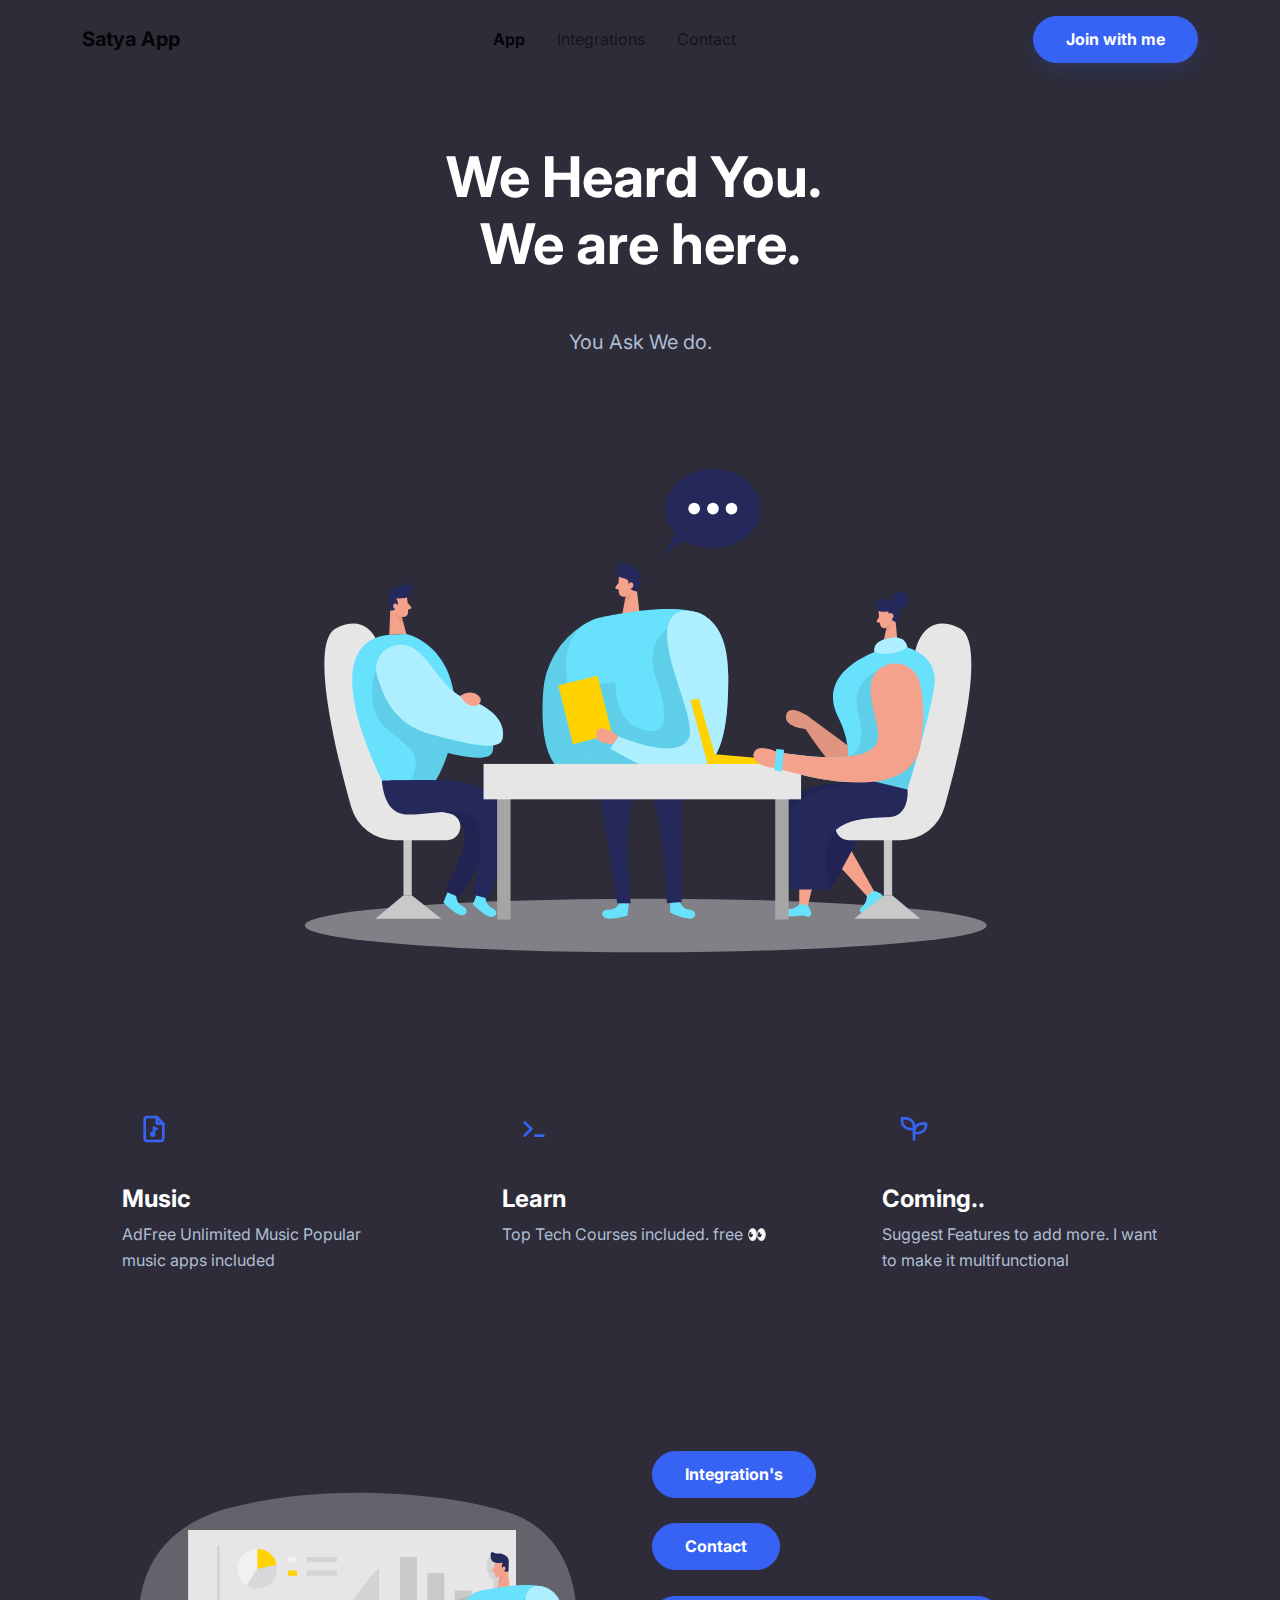
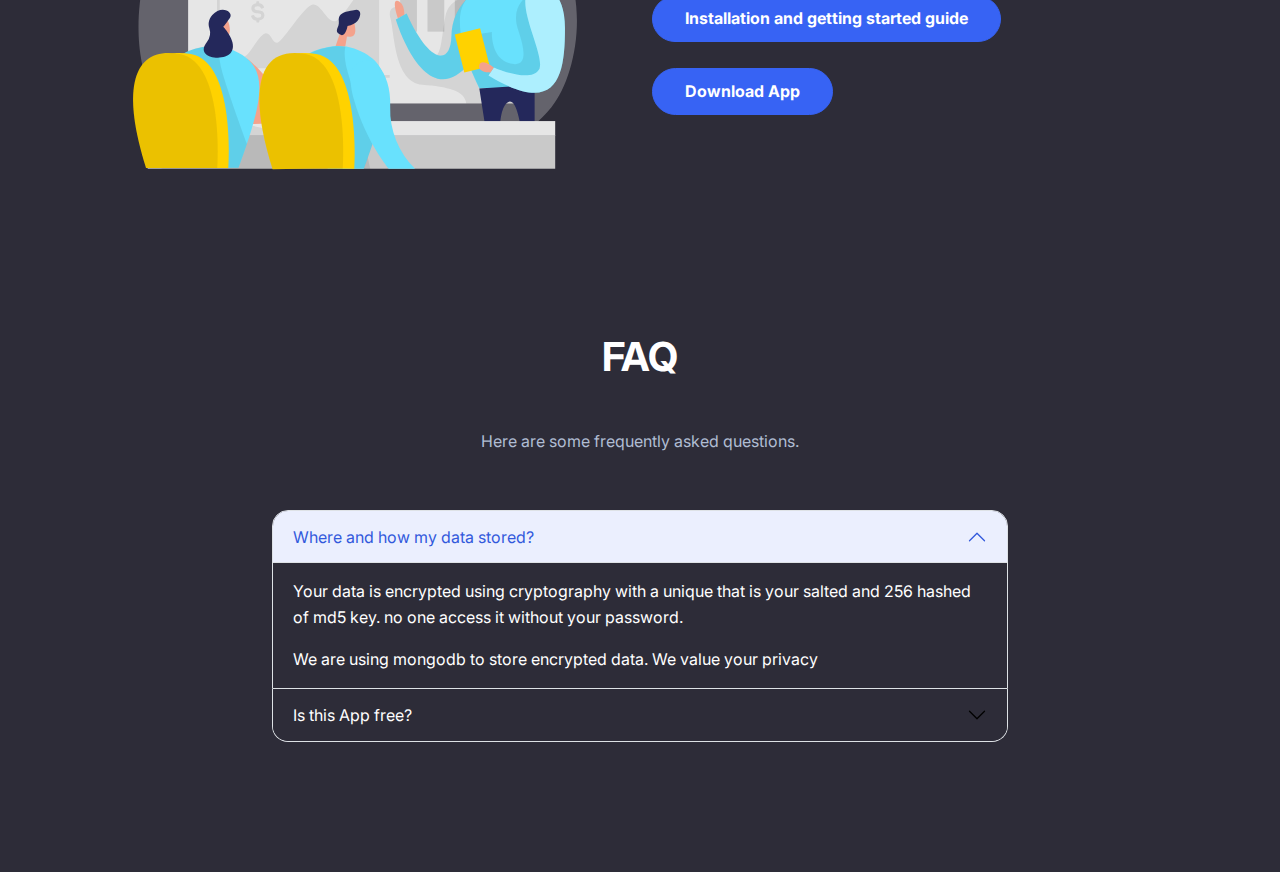
==== index.html @ b702d70c "Update index.html" ====
<!DOCTYPE html>
<html lang="en">
  <head>
    <!-- Primary Meta Tags -->
<title>Satya APP - All Your Needs at a place.</title>
<meta name="title" content="Satya APP - All Your Needs at a place.">
<meta name="description" content="Satya is a multi-functional app, keeps all your needs at a place which includes free music and all free tech courses and adding more features based on user needs.">

<!-- Open Graph / Facebook -->
<meta property="og:type" content="website">
<meta property="og:url" content="https://app.satyendra.in/">
<meta property="og:title" content="Satya APP - All Your Needs at a place.">
<meta property="og:description" content="Satya is a multi-functional app, keeps all your needs at a place which includes free music and all free tech courses and adding more features based on user needs.">
<meta property="og:image" content="">

<!-- Twitter -->
<meta property="twitter:card" content="summary_large_image">
<meta property="twitter:url" content="https://app.satyendra.in/">
<meta property="twitter:title" content="Satya APP - All Your Needs at a place.">
<meta property="twitter:description" content="Satya is a multi-functional app, keeps all your needs at a place which includes free music and all free tech courses and adding more features based on user needs.">
<meta property="twitter:image" content="">
    <meta name="title" content="Satya app - A multi-functional app, keeps all your needs at a place. ">
<meta name="description" content="Satya is a multi-functional app, keeps all your needs at a place which includes free music and all free tech courses and adding more features based on user needs.">
<meta name="keywords" content="Satya, App, Satyendra, Music, Free, Courses, No ads, All tools, IIIT, Kota, Team, ">
<meta name="robots" content="index, follow">
<meta http-equiv="Content-Type" content="text/html; charset=utf-8">
<meta name="language" content="English">
<meta name="revisit-after" content="15 days">
<meta name="author" content="Satyendra (www.satyendra.in)">
    <meta charset="utf-8" />
    <meta
      name="viewport"
      content="width=device-width, initial-scale=1.0, shrink-to-fit=no"
    />
    <title>Satya APP - All Your Needs at a place.</title>
    <link rel="stylesheet" href="assets/bootstrap/css/bootstrap.min.css" />
    <link rel="stylesheet" href="assets/css/styles.min.css" />
  </head>

  <body>
    <nav
      class="navbar navbar-light navbar-expand-md fixed-top navbar-shrink py-3"
      id="mainNav"
    >
      <div class="container">
        <a class="navbar-brand d-flex align-items-center" href="/"
          ><span>Satya App</span></a
        ><button
          data-bs-toggle="collapse"
          class="navbar-toggler"
          data-bs-target="#navcol-1"
        >
          <span class="visually-hidden">Toggle navigation</span
          ><span class="navbar-toggler-icon"></span>
        </button>
        <div class="collapse navbar-collapse" id="navcol-1">
          <ul class="navbar-nav mx-auto">
            <li class="nav-item">
              <a class="nav-link active" href="index.html">App</a>
            </li>
            <li class="nav-item"></li>
            <li class="nav-item">
              <a class="nav-link" href="integrations.html">Integrations</a>
            </li>
            <li class="nav-item"></li>
            <li class="nav-item">
              <a class="nav-link" href="contacts.html">Contact</a>
            </li>
          </ul>
          <a class="btn btn-primary shadow" role="button" href="join"
            >Join with me</a
          >
        </div>
      </div>
    </nav>
    <header class="pt-5">
      <div class="container pt-4 pt-xl-5">
        <div class="row pt-5">
          <div class="col-md-8 text-center text-md-start mx-auto">
            <div class="text-center">
              <h1 class="display-4 fw-bold mb-5">
                We Heard You.&nbsp;</br><span class="underline">We are here</span>.
              </h1>
              <p class="fs-5 text-muted mb-5">You Ask We do.</p>
            </div>
          </div>
          <div class="col-12 col-lg-10 mx-auto">
            <div class="text-center position-relative">
              <img
                class="img-fluid"
                src="assets/img/illustrations/meeting.svg"
                style="width: 800px"
              />
            </div>
          </div>
        </div>
      </div>
    </header>
    <section>
      <div class="container py-4 py-xl-5">
        <div class="row gy-4 row-cols-1 row-cols-md-2 row-cols-lg-3">
          <div class="col">
            <div
              class="card border-light border-1 d-flex justify-content-center p-4"
            >
              <div class="card-body">
                <div
                  class="bs-icon-lg bs-icon-rounded bs-icon-secondary d-flex flex-shrink-0 justify-content-center align-items-center d-inline-block mb-4 bs-icon"
                >
                  <svg
                    xmlns="http://www.w3.org/2000/svg"
                    width="1em"
                    height="1em"
                    viewBox="0 0 24 24"
                    stroke-width="2"
                    stroke="currentColor"
                    fill="none"
                    stroke-linecap="round"
                    stroke-linejoin="round"
                    class="icon icon-tabler icon-tabler-file-music"
                  >
                    <path stroke="none" d="M0 0h24v24H0z" fill="none"></path>
                    <path d="M14 3v4a1 1 0 0 0 1 1h4"></path>
                    <path
                      d="M17 21h-10a2 2 0 0 1 -2 -2v-14a2 2 0 0 1 2 -2h7l5 5v11a2 2 0 0 1 -2 2z"
                    ></path>
                    <circle cx="11" cy="16" r="1"></circle>
                    <polyline points="12 16 12 11 14 12"></polyline>
                  </svg>
                </div>
                <div>
                  <h4 class="fw-bold">Music</h4>
                  <p class="text-muted">
                    AdFree Unlimited Music Popular music apps included
                  </p>
                </div>
              </div>
            </div>
          </div>
          <div class="col">
            <div
              class="card border-light border-1 d-flex justify-content-center p-4"
            >
              <div class="card-body">
                <div
                  class="bs-icon-lg bs-icon-rounded bs-icon-secondary d-flex flex-shrink-0 justify-content-center align-items-center d-inline-block mb-4 bs-icon"
                >
                  <svg
                    xmlns="http://www.w3.org/2000/svg"
                    width="1em"
                    height="1em"
                    viewBox="0 0 24 24"
                    stroke-width="2"
                    stroke="currentColor"
                    fill="none"
                    stroke-linecap="round"
                    stroke-linejoin="round"
                    class="icon icon-tabler icon-tabler-prompt"
                  >
                    <path stroke="none" d="M0 0h24v24H0z" fill="none"></path>
                    <polyline points="5 7 10 12 5 17"></polyline>
                    <line x1="13" y1="17" x2="19" y2="17"></line>
                  </svg>
                </div>
                <div>
                  <h4 class="fw-bold">Learn</h4>
                  <p class="text-muted">
                    Top Tech Courses included. free 👀&nbsp;
                  </p>
                </div>
              </div>
            </div>
          </div>
          <div class="col">
            <div
              class="card border-light border-1 d-flex justify-content-center p-4"
            >
              <div class="card-body">
                <div
                  class="bs-icon-lg bs-icon-rounded bs-icon-secondary d-flex flex-shrink-0 justify-content-center align-items-center d-inline-block mb-4 bs-icon"
                >
                  <svg
                    xmlns="http://www.w3.org/2000/svg"
                    width="1em"
                    height="1em"
                    viewBox="0 0 24 24"
                    stroke-width="2"
                    stroke="currentColor"
                    fill="none"
                    stroke-linecap="round"
                    stroke-linejoin="round"
                    class="icon icon-tabler icon-tabler-seeding"
                  >
                    <path stroke="none" d="M0 0h24v24H0z" fill="none"></path>
                    <path
                      d="M12 10a6 6 0 0 0 -6 -6h-3v2a6 6 0 0 0 6 6h3"
                    ></path>
                    <path
                      d="M12 14a6 6 0 0 1 6 -6h3v1a6 6 0 0 1 -6 6h-3"
                    ></path>
                    <line x1="12" y1="20" x2="12" y2="10"></line>
                  </svg>
                </div>
                <div>
                  <h4 class="fw-bold">Coming..</h4>
                  <p class="text-muted">
                    Suggest Features to add more. I want to make it
                    multifunctional&nbsp;
                  </p>
                </div>
              </div>
            </div>
          </div>
        </div>
      </div>
    </section>
    <section></section>
    <section>
      <div class="container py-4 py-xl-5">
        <div class="row gy-4 gy-md-0">
          <div
            class="col-md-6 text-center text-md-start d-flex d-sm-flex d-md-flex justify-content-center align-items-center justify-content-md-start align-items-md-center justify-content-xl-center"
          >
            <div>
              <img
                class="rounded img-fluid fit-cover"
                style="min-height: 300px"
                src="assets/img/illustrations/presentation.svg"
                width="800"
              />
            </div>
          </div>
          <div class="col">
            <div style="max-width: 450px"></div>
          </br>
            <div style="max-width: 450px">
              <button class="btn btn-primary" type="button" onclick="window.location.href='integrations.html'">
                Integration's
              </button>
            </div></br>
            <div style="max-width: 450px" onclick="window.location.href='contacts.html'">
              <button class="btn btn-primary" type="button" >Contact</button>
            </div></br>
            <div style="max-width: 450px">
              <button class="btn btn-primary" type="button" onclick="window.location.href='https://blog.satyendra.in'">
                Installation and getting started guide
              </button>
            </div></br>
            <div style="max-width: 450px">
              <button class="btn btn-primary" type="button" onclick="window.location.href='https://app.satyendra.in/latest'">
                Download App
              </button>
            </div></br>
          </div>
        </div>
      </div>
    </section>
    <section class="py-4 py-xl-5 mb-5">
      <div class="container">
        <div class="row mb-2">
          <div class="col-md-8 col-xl-6 text-center mx-auto">
            <h2 class="display-6 fw-bold mb-5">
              <span class="pb-3 underline">FAQ<br /></span>
            </h2>
            <p class="text-muted mb-5">
              Here are some frequently asked questions.
            </p>
          </div>
        </div>
        <div class="row mb-2">
          <div class="col-md-8 mx-auto">
            <div class="accordion text-muted" role="tablist" id="accordion-1">
              <div class="accordion-item">
                <h2 class="accordion-header" role="tab">
                  <button
                    class="accordion-button"
                    type="button"
                    data-bs-toggle="collapse"
                    data-bs-target="#accordion-1 .item-1"
                    aria-expanded="true"
                    aria-controls="accordion-1 .item-1"
                  >
                    Where and how my data stored?
                  </button>
                </h2>
                <div
                  class="accordion-collapse collapse show item-1"
                  role="tabpanel"
                  data-bs-parent="#accordion-1"
                >
                  <div class="accordion-body">
                    <p>
                      Your data is encrypted using cryptography with a unique
                      that is your salted and 256 hashed of md5 key. no one
                      access it without your password.
                    </p>
                    <p class="mb-0">
                      We are using mongodb to store encrypted data. We value
                      your privacy
                    </p>
                  </div>
                </div>
              </div>
              <div class="accordion-item">
                <h2 class="accordion-header" role="tab">
                  <button
                    class="accordion-button collapsed"
                    type="button"
                    data-bs-toggle="collapse"
                    data-bs-target="#accordion-1 .item-2"
                    aria-expanded="false"
                    aria-controls="accordion-1 .item-2"
                  >
                    Is this App free?
                  </button>
                </h2>
                <div
                  class="accordion-collapse collapse item-2"
                  role="tabpanel"
                  data-bs-parent="#accordion-1"
                >
                  <div class="accordion-body">
                    <p class="mb-0">
                     Yes its completely free.
                     but donations accepted.
                    </p>
                  </div>
                </div>
              </div>
            </div>
          </div>
        </div>
      </div>
      <div class="btn-group" role="group"></div>
    </section>
    <footer></footer>
    <script src="assets/bootstrap/js/bootstrap.min.js"></script>
    <script src="assets/js/script.min.js"></script>
  </body>
</html>
---- assets/css/styles.min.css ----
@font-face{font-family:Raleway;src:url(../../assets/fonts//s/raleway/v28/1Ptsg8zYS_SKggPNyCg4QIFqPfE.woff2) format('woff2');font-weight:300;font-style:italic;font-display:swap;unicode-range:U+0460-052F,U+1C80-1C88,U+20B4,U+2DE0-2DFF,U+A640-A69F,U+FE2E-FE2F}@font-face{font-family:Raleway;src:url(../../assets/fonts//s/raleway/v28/1Ptsg8zYS_SKggPNyCg4SYFqPfE.woff2) format('woff2');font-weight:300;font-style:italic;font-display:swap;unicode-range:U+0301,U+0400-045F,U+0490-0491,U+04B0-04B1,U+2116}@font-face{font-family:Raleway;src:url(../../assets/fonts//s/raleway/v28/1Ptsg8zYS_SKggPNyCg4QoFqPfE.woff2) format('woff2');font-weight:300;font-style:italic;font-display:swap;unicode-range:U+0102-0103,U+0110-0111,U+0128-0129,U+0168-0169,U+01A0-01A1,U+01AF-01B0,U+1EA0-1EF9,U+20AB}@font-face{font-family:Raleway;src:url(../../assets/fonts//s/raleway/v28/1Ptsg8zYS_SKggPNyCg4Q4FqPfE.woff2) format('woff2');font-weight:300;font-style:italic;font-display:swap;unicode-range:U+0100-024F,U+0259,U+1E00-1EFF,U+2020,U+20A0-20AB,U+20AD-20CF,U+2113,U+2C60-2C7F,U+A720-A7FF}@font-face{font-family:Raleway;src:url(../../assets/fonts//s/raleway/v28/1Ptsg8zYS_SKggPNyCg4TYFq.woff2) format('woff2');font-weight:300;font-style:italic;font-display:swap;unicode-range:U+0000-00FF,U+0131,U+0152-0153,U+02BB-02BC,U+02C6,U+02DA,U+02DC,U+2000-206F,U+2074,U+20AC,U+2122,U+2191,U+2193,U+2212,U+2215,U+FEFF,U+FFFD}@font-face{font-family:Raleway;src:url(../../assets/fonts//s/raleway/v28/1Ptsg8zYS_SKggPNyCg4QIFqPfE.woff2) format('woff2');font-weight:400;font-style:italic;font-display:swap;unicode-range:U+0460-052F,U+1C80-1C88,U+20B4,U+2DE0-2DFF,U+A640-A69F,U+FE2E-FE2F}@font-face{font-family:Raleway;src:url(../../assets/fonts//s/raleway/v28/1Ptsg8zYS_SKggPNyCg4SYFqPfE.woff2) format('woff2');font-weight:400;font-style:italic;font-display:swap;unicode-range:U+0301,U+0400-045F,U+0490-0491,U+04B0-04B1,U+2116}@font-face{font-family:Raleway;src:url(../../assets/fonts//s/raleway/v28/1Ptsg8zYS_SKggPNyCg4QoFqPfE.woff2) format('woff2');font-weight:400;font-style:italic;font-display:swap;unicode-range:U+0102-0103,U+0110-0111,U+0128-0129,U+0168-0169,U+01A0-01A1,U+01AF-01B0,U+1EA0-1EF9,U+20AB}@font-face{font-family:Raleway;src:url(../../assets/fonts//s/raleway/v28/1Ptsg8zYS_SKggPNyCg4Q4FqPfE.woff2) format('woff2');font-weight:400;font-style:italic;font-display:swap;unicode-range:U+0100-024F,U+0259,U+1E00-1EFF,U+2020,U+20A0-20AB,U+20AD-20CF,U+2113,U+2C60-2C7F,U+A720-A7FF}@font-face{font-family:Raleway;src:url(../../assets/fonts//s/raleway/v28/1Ptsg8zYS_SKggPNyCg4TYFq.woff2) format('woff2');font-weight:400;font-style:italic;font-display:swap;unicode-range:U+0000-00FF,U+0131,U+0152-0153,U+02BB-02BC,U+02C6,U+02DA,U+02DC,U+2000-206F,U+2074,U+20AC,U+2122,U+2191,U+2193,U+2212,U+2215,U+FEFF,U+FFFD}@font-face{font-family:Raleway;src:url(../../assets/fonts//s/raleway/v28/1Ptsg8zYS_SKggPNyCg4QIFqPfE.woff2) format('woff2');font-weight:600;font-style:italic;font-display:swap;unicode-range:U+0460-052F,U+1C80-1C88,U+20B4,U+2DE0-2DFF,U+A640-A69F,U+FE2E-FE2F}@font-face{font-family:Raleway;src:url(../../assets/fonts//s/raleway/v28/1Ptsg8zYS_SKggPNyCg4SYFqPfE.woff2) format('woff2');font-weight:600;font-style:italic;font-display:swap;unicode-range:U+0301,U+0400-045F,U+0490-0491,U+04B0-04B1,U+2116}@font-face{font-family:Raleway;src:url(../../assets/fonts//s/raleway/v28/1Ptsg8zYS_SKggPNyCg4QoFqPfE.woff2) format('woff2');font-weight:600;font-style:italic;font-display:swap;unicode-range:U+0102-0103,U+0110-0111,U+0128-0129,U+0168-0169,U+01A0-01A1,U+01AF-01B0,U+1EA0-1EF9,U+20AB}@font-face{font-family:Raleway;src:url(../../assets/fonts//s/raleway/v28/1Ptsg8zYS_SKggPNyCg4Q4FqPfE.woff2) format('woff2');font-weight:600;font-style:italic;font-display:swap;unicode-range:U+0100-024F,U+0259,U+1E00-1EFF,U+2020,U+20A0-20AB,U+20AD-20CF,U+2113,U+2C60-2C7F,U+A720-A7FF}@font-face{font-family:Raleway;src:url(../../assets/fonts//s/raleway/v28/1Ptsg8zYS_SKggPNyCg4TYFq.woff2) format('woff2');font-weight:600;font-style:italic;font-display:swap;unicode-range:U+0000-00FF,U+0131,U+0152-0153,U+02BB-02BC,U+02C6,U+02DA,U+02DC,U+2000-206F,U+2074,U+20AC,U+2122,U+2191,U+2193,U+2212,U+2215,U+FEFF,U+FFFD}@font-face{font-family:Raleway;src:url(../../assets/fonts//s/raleway/v28/1Ptsg8zYS_SKggPNyCg4QIFqPfE.woff2) format('woff2');font-weight:700;font-style:italic;font-display:swap;unicode-range:U+0460-052F,U+1C80-1C88,U+20B4,U+2DE0-2DFF,U+A640-A69F,U+FE2E-FE2F}@font-face{font-family:Raleway;src:url(../../assets/fonts//s/raleway/v28/1Ptsg8zYS_SKggPNyCg4SYFqPfE.woff2) format('woff2');font-weight:700;font-style:italic;font-display:swap;unicode-range:U+0301,U+0400-045F,U+0490-0491,U+04B0-04B1,U+2116}@font-face{font-family:Raleway;src:url(../../assets/fonts//s/raleway/v28/1Ptsg8zYS_SKggPNyCg4QoFqPfE.woff2) format('woff2');font-weight:700;font-style:italic;font-display:swap;unicode-range:U+0102-0103,U+0110-0111,U+0128-0129,U+0168-0169,U+01A0-01A1,U+01AF-01B0,U+1EA0-1EF9,U+20AB}@font-face{font-family:Raleway;src:url(../../assets/fonts//s/raleway/v28/1Ptsg8zYS_SKggPNyCg4Q4FqPfE.woff2) format('woff2');font-weight:700;font-style:italic;font-display:swap;unicode-range:U+0100-024F,U+0259,U+1E00-1EFF,U+2020,U+20A0-20AB,U+20AD-20CF,U+2113,U+2C60-2C7F,U+A720-A7FF}@font-face{font-family:Raleway;src:url(../../assets/fonts//s/raleway/v28/1Ptsg8zYS_SKggPNyCg4TYFq.woff2) format('woff2');font-weight:700;font-style:italic;font-display:swap;unicode-range:U+0000-00FF,U+0131,U+0152-0153,U+02BB-02BC,U+02C6,U+02DA,U+02DC,U+2000-206F,U+2074,U+20AC,U+2122,U+2191,U+2193,U+2212,U+2215,U+FEFF,U+FFFD}@font-face{font-family:Raleway;src:url(../../assets/fonts//s/raleway/v28/1Ptsg8zYS_SKggPNyCg4QIFqPfE.woff2) format('woff2');font-weight:800;font-style:italic;font-display:swap;unicode-range:U+0460-052F,U+1C80-1C88,U+20B4,U+2DE0-2DFF,U+A640-A69F,U+FE2E-FE2F}@font-face{font-family:Raleway;src:url(../../assets/fonts//s/raleway/v28/1Ptsg8zYS_SKggPNyCg4SYFqPfE.woff2) format('woff2');font-weight:800;font-style:italic;font-display:swap;unicode-range:U+0301,U+0400-045F,U+0490-0491,U+04B0-04B1,U+2116}@font-face{font-family:Raleway;src:url(../../assets/fonts//s/raleway/v28/1Ptsg8zYS_SKggPNyCg4QoFqPfE.woff2) format('woff2');font-weight:800;font-style:italic;font-display:swap;unicode-range:U+0102-0103,U+0110-0111,U+0128-0129,U+0168-0169,U+01A0-01A1,U+01AF-01B0,U+1EA0-1EF9,U+20AB}@font-face{font-family:Raleway;src:url(../../assets/fonts//s/raleway/v28/1Ptsg8zYS_SKggPNyCg4Q4FqPfE.woff2) format('woff2');font-weight:800;font-style:italic;font-display:swap;unicode-range:U+0100-024F,U+0259,U+1E00-1EFF,U+2020,U+20A0-20AB,U+20AD-20CF,U+2113,U+2C60-2C7F,U+A720-A7FF}@font-face{font-family:Raleway;src:url(../../assets/fonts//s/raleway/v28/1Ptsg8zYS_SKggPNyCg4TYFq.woff2) format('woff2');font-weight:800;font-style:italic;font-display:swap;unicode-range:U+0000-00FF,U+0131,U+0152-0153,U+02BB-02BC,U+02C6,U+02DA,U+02DC,U+2000-206F,U+2074,U+20AC,U+2122,U+2191,U+2193,U+2212,U+2215,U+FEFF,U+FFFD}@font-face{font-family:Raleway;src:url(../../assets/fonts//s/raleway/v28/1Ptug8zYS_SKggPNyCAIT5lu.woff2) format('woff2');font-weight:300;font-style:normal;font-display:swap;unicode-range:U+0460-052F,U+1C80-1C88,U+20B4,U+2DE0-2DFF,U+A640-A69F,U+FE2E-FE2F}@font-face{font-family:Raleway;src:url(../../assets/fonts//s/raleway/v28/1Ptug8zYS_SKggPNyCkIT5lu.woff2) format('woff2');font-weight:300;font-style:normal;font-display:swap;unicode-range:U+0301,U+0400-045F,U+0490-0491,U+04B0-04B1,U+2116}@font-face{font-family:Raleway;src:url(../../assets/fonts//s/raleway/v28/1Ptug8zYS_SKggPNyCIIT5lu.woff2) format('woff2');font-weight:300;font-style:normal;font-display:swap;unicode-range:U+0102-0103,U+0110-0111,U+0128-0129,U+0168-0169,U+01A0-01A1,U+01AF-01B0,U+1EA0-1EF9,U+20AB}@font-face{font-family:Raleway;src:url(../../assets/fonts//s/raleway/v28/1Ptug8zYS_SKggPNyCMIT5lu.woff2) format('woff2');font-weight:300;font-style:normal;font-display:swap;unicode-range:U+0100-024F,U+0259,U+1E00-1EFF,U+2020,U+20A0-20AB,U+20AD-20CF,U+2113,U+2C60-2C7F,U+A720-A7FF}@font-face{font-family:Raleway;src:url(../../assets/fonts//s/raleway/v28/1Ptug8zYS_SKggPNyC0ITw.woff2) format('woff2');font-weight:300;font-style:normal;font-display:swap;unicode-range:U+0000-00FF,U+0131,U+0152-0153,U+02BB-02BC,U+02C6,U+02DA,U+02DC,U+2000-206F,U+2074,U+20AC,U+2122,U+2191,U+2193,U+2212,U+2215,U+FEFF,U+FFFD}@font-face{font-family:Raleway;src:url(../../assets/fonts//s/raleway/v28/1Ptug8zYS_SKggPNyCAIT5lu.woff2) format('woff2');font-weight:400;font-style:normal;font-display:swap;unicode-range:U+0460-052F,U+1C80-1C88,U+20B4,U+2DE0-2DFF,U+A640-A69F,U+FE2E-FE2F}@font-face{font-family:Raleway;src:url(../../assets/fonts//s/raleway/v28/1Ptug8zYS_SKggPNyCkIT5lu.woff2) format('woff2');font-weight:400;font-style:normal;font-display:swap;unicode-range:U+0301,U+0400-045F,U+0490-0491,U+04B0-04B1,U+2116}@font-face{font-family:Raleway;src:url(../../assets/fonts//s/raleway/v28/1Ptug8zYS_SKggPNyCIIT5lu.woff2) format('woff2');font-weight:400;font-style:normal;font-display:swap;unicode-range:U+0102-0103,U+0110-0111,U+0128-0129,U+0168-0169,U+01A0-01A1,U+01AF-01B0,U+1EA0-1EF9,U+20AB}@font-face{font-family:Raleway;src:url(../../assets/fonts//s/raleway/v28/1Ptug8zYS_SKggPNyCMIT5lu.woff2) format('woff2');font-weight:400;font-style:normal;font-display:swap;unicode-range:U+0100-024F,U+0259,U+1E00-1EFF,U+2020,U+20A0-20AB,U+20AD-20CF,U+2113,U+2C60-2C7F,U+A720-A7FF}@font-face{font-family:Raleway;src:url(../../assets/fonts//s/raleway/v28/1Ptug8zYS_SKggPNyC0ITw.woff2) format('woff2');font-weight:400;font-style:normal;font-display:swap;unicode-range:U+0000-00FF,U+0131,U+0152-0153,U+02BB-02BC,U+02C6,U+02DA,U+02DC,U+2000-206F,U+2074,U+20AC,U+2122,U+2191,U+2193,U+2212,U+2215,U+FEFF,U+FFFD}@font-face{font-family:Raleway;src:url(../../assets/fonts//s/raleway/v28/1Ptug8zYS_SKggPNyCAIT5lu.woff2) format('woff2');font-weight:600;font-style:normal;font-display:swap;unicode-range:U+0460-052F,U+1C80-1C88,U+20B4,U+2DE0-2DFF,U+A640-A69F,U+FE2E-FE2F}@font-face{font-family:Raleway;src:url(../../assets/fonts//s/raleway/v28/1Ptug8zYS_SKggPNyCkIT5lu.woff2) format('woff2');font-weight:600;font-style:normal;font-display:swap;unicode-range:U+0301,U+0400-045F,U+0490-0491,U+04B0-04B1,U+2116}@font-face{font-family:Raleway;src:url(../../assets/fonts//s/raleway/v28/1Ptug8zYS_SKggPNyCIIT5lu.woff2) format('woff2');font-weight:600;font-style:normal;font-display:swap;unicode-range:U+0102-0103,U+0110-0111,U+0128-0129,U+0168-0169,U+01A0-01A1,U+01AF-01B0,U+1EA0-1EF9,U+20AB}@font-face{font-family:Raleway;src:url(../../assets/fonts//s/raleway/v28/1Ptug8zYS_SKggPNyCMIT5lu.woff2) format('woff2');font-weight:600;font-style:normal;font-display:swap;unicode-range:U+0100-024F,U+0259,U+1E00-1EFF,U+2020,U+20A0-20AB,U+20AD-20CF,U+2113,U+2C60-2C7F,U+A720-A7FF}@font-face{font-family:Raleway;src:url(../../assets/fonts//s/raleway/v28/1Ptug8zYS_SKggPNyC0ITw.woff2) format('woff2');font-weight:600;font-style:normal;font-display:swap;unicode-range:U+0000-00FF,U+0131,U+0152-0153,U+02BB-02BC,U+02C6,U+02DA,U+02DC,U+2000-206F,U+2074,U+20AC,U+2122,U+2191,U+2193,U+2212,U+2215,U+FEFF,U+FFFD}@font-face{font-family:Raleway;src:url(../../assets/fonts//s/raleway/v28/1Ptug8zYS_SKggPNyCAIT5lu.woff2) format('woff2');font-weight:700;font-style:normal;font-display:swap;unicode-range:U+0460-052F,U+1C80-1C88,U+20B4,U+2DE0-2DFF,U+A640-A69F,U+FE2E-FE2F}@font-face{font-family:Raleway;src:url(../../assets/fonts//s/raleway/v28/1Ptug8zYS_SKggPNyCkIT5lu.woff2) format('woff2');font-weight:700;font-style:normal;font-display:swap;unicode-range:U+0301,U+0400-045F,U+0490-0491,U+04B0-04B1,U+2116}@font-face{font-family:Raleway;src:url(../../assets/fonts//s/raleway/v28/1Ptug8zYS_SKggPNyCIIT5lu.woff2) format('woff2');font-weight:700;font-style:normal;font-display:swap;unicode-range:U+0102-0103,U+0110-0111,U+0128-0129,U+0168-0169,U+01A0-01A1,U+01AF-01B0,U+1EA0-1EF9,U+20AB}@font-face{font-family:Raleway;src:url(../../assets/fonts//s/raleway/v28/1Ptug8zYS_SKggPNyCMIT5lu.woff2) format('woff2');font-weight:700;font-style:normal;font-display:swap;unicode-range:U+0100-024F,U+0259,U+1E00-1EFF,U+2020,U+20A0-20AB,U+20AD-20CF,U+2113,U+2C60-2C7F,U+A720-A7FF}@font-face{font-family:Raleway;src:url(../../assets/fonts//s/raleway/v28/1Ptug8zYS_SKggPNyC0ITw.woff2) format('woff2');font-weight:700;font-style:normal;font-display:swap;unicode-range:U+0000-00FF,U+0131,U+0152-0153,U+02BB-02BC,U+02C6,U+02DA,U+02DC,U+2000-206F,U+2074,U+20AC,U+2122,U+2191,U+2193,U+2212,U+2215,U+FEFF,U+FFFD}@font-face{font-family:Raleway;src:url(../../assets/fonts//s/raleway/v28/1Ptug8zYS_SKggPNyCAIT5lu.woff2) format('woff2');font-weight:800;font-style:normal;font-display:swap;unicode-range:U+0460-052F,U+1C80-1C88,U+20B4,U+2DE0-2DFF,U+A640-A69F,U+FE2E-FE2F}@font-face{font-family:Raleway;src:url(../../assets/fonts//s/raleway/v28/1Ptug8zYS_SKggPNyCkIT5lu.woff2) format('woff2');font-weight:800;font-style:normal;font-display:swap;unicode-range:U+0301,U+0400-045F,U+0490-0491,U+04B0-04B1,U+2116}@font-face{font-family:Raleway;src:url(../../assets/fonts//s/raleway/v28/1Ptug8zYS_SKggPNyCIIT5lu.woff2) format('woff2');font-weight:800;font-style:normal;font-display:swap;unicode-range:U+0102-0103,U+0110-0111,U+0128-0129,U+0168-0169,U+01A0-01A1,U+01AF-01B0,U+1EA0-1EF9,U+20AB}@font-face{font-family:Raleway;src:url(../../assets/fonts//s/raleway/v28/1Ptug8zYS_SKggPNyCMIT5lu.woff2) format('woff2');font-weight:800;font-style:normal;font-display:swap;unicode-range:U+0100-024F,U+0259,U+1E00-1EFF,U+2020,U+20A0-20AB,U+20AD-20CF,U+2113,U+2C60-2C7F,U+A720-A7FF}@font-face{font-family:Raleway;src:url(../../assets/fonts//s/raleway/v28/1Ptug8zYS_SKggPNyC0ITw.woff2) format('woff2');font-weight:800;font-style:normal;font-display:swap;unicode-range:U+0000-00FF,U+0131,U+0152-0153,U+02BB-02BC,U+02C6,U+02DA,U+02DC,U+2000-206F,U+2074,U+20AC,U+2122,U+2191,U+2193,U+2212,U+2215,U+FEFF,U+FFFD}
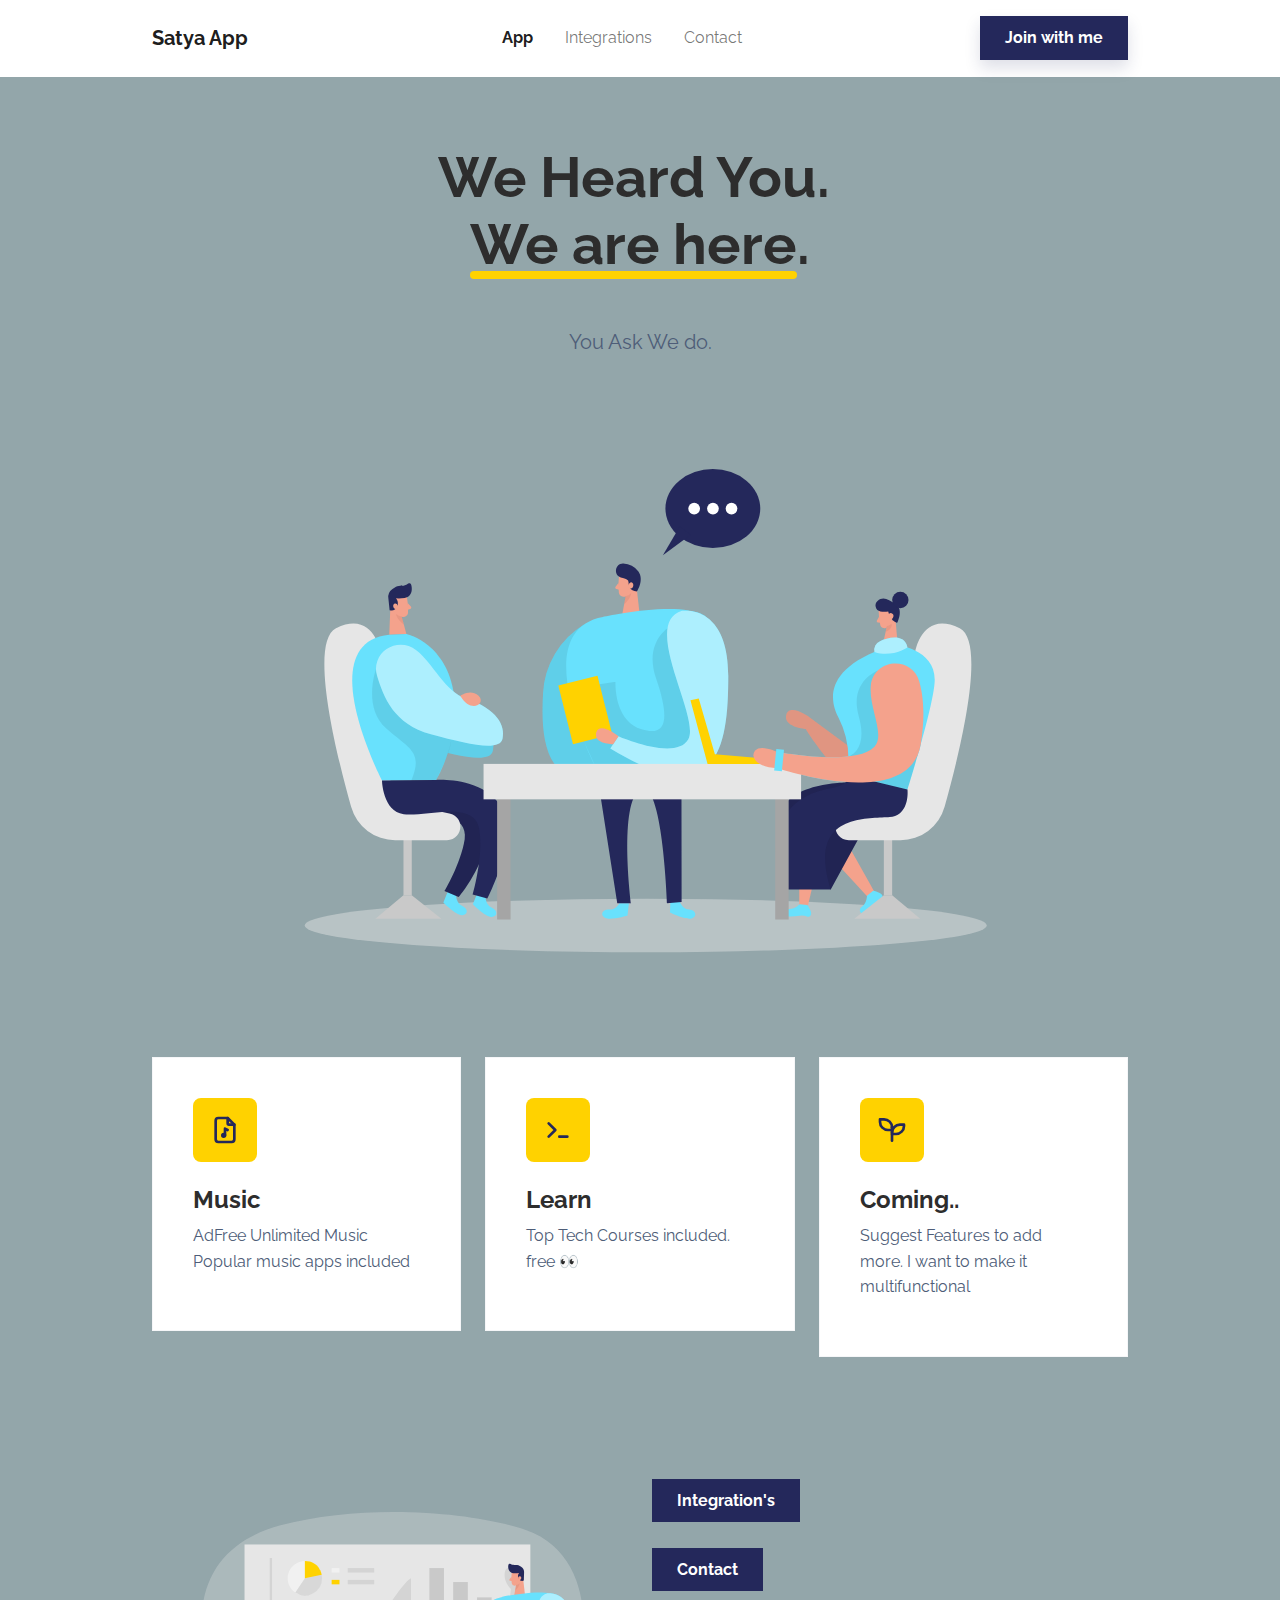
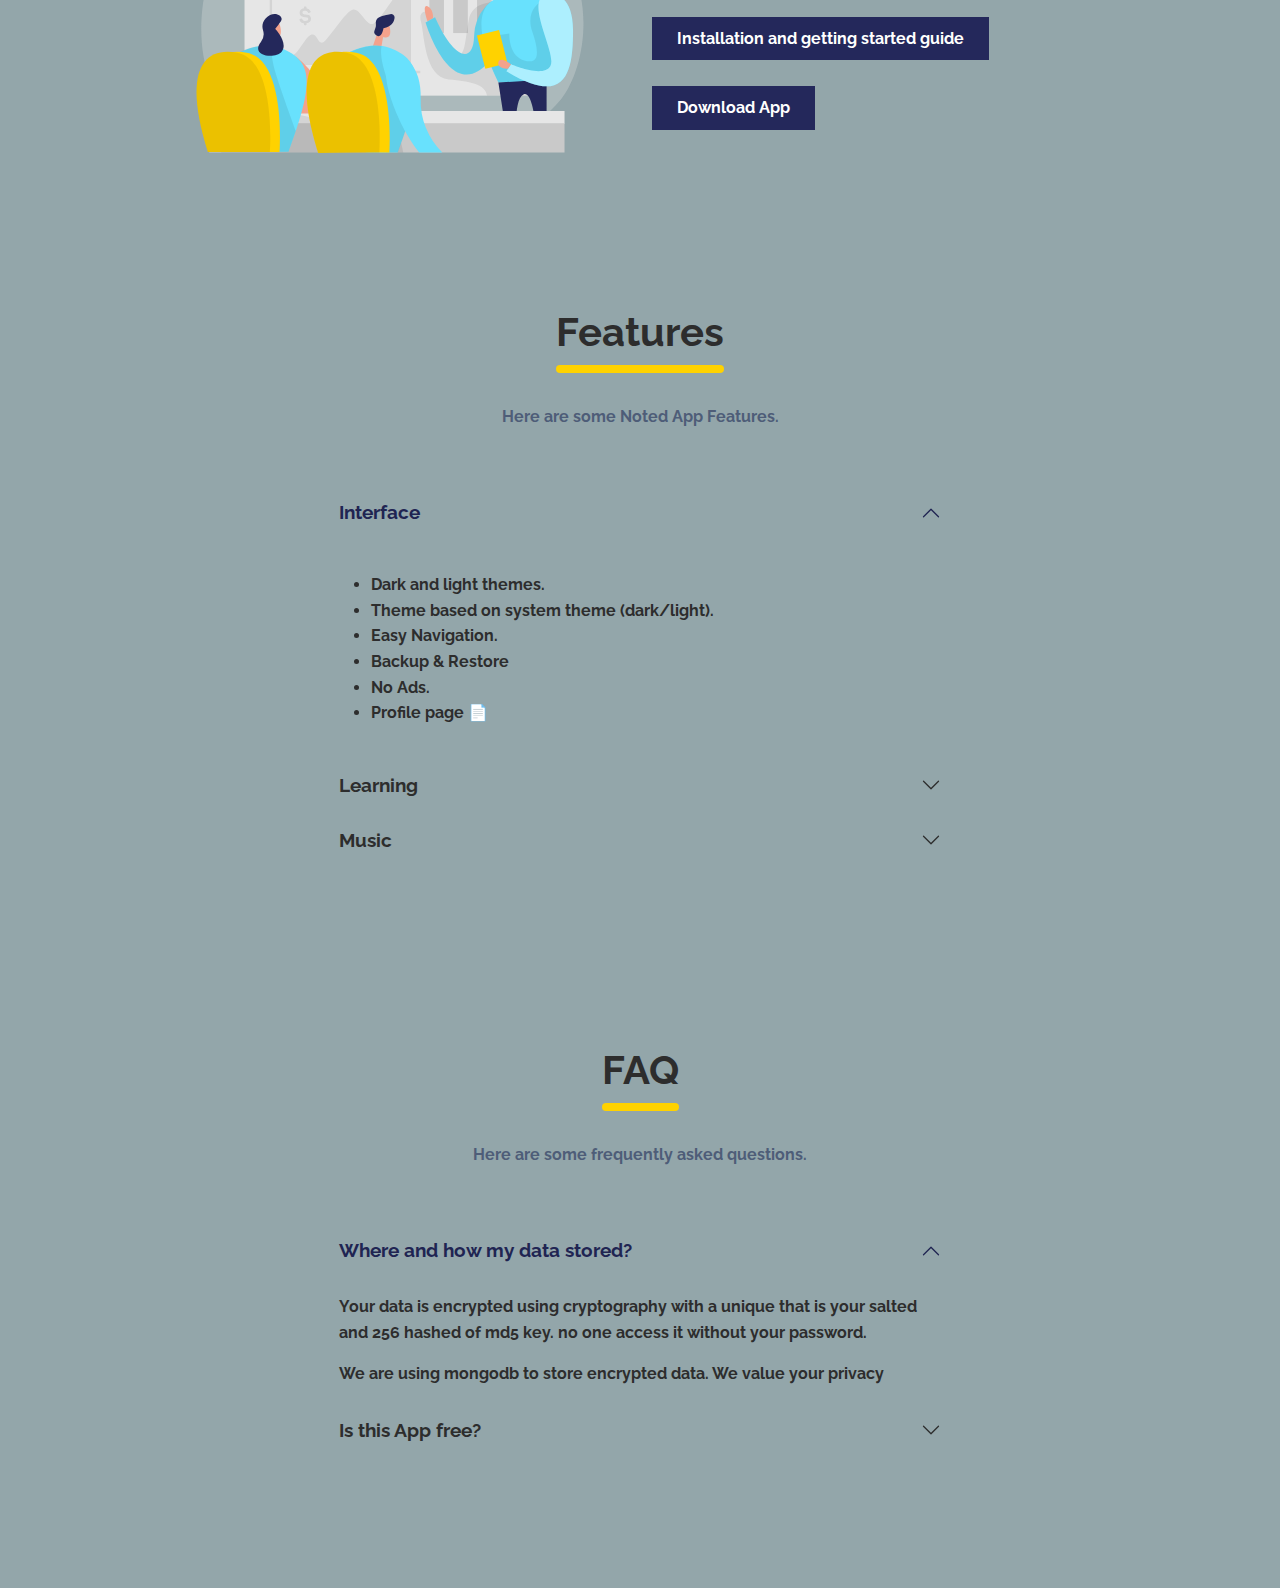
==== commit 4046a7dc: "k" ====
--- a/index.html
+++ b/index.html
@@ -247,23 +247,24 @@
               </button>
             </div></br>
             <div style="max-width: 450px">
-              <button class="btn btn-primary" type="button" onclick="window.location.href='https://app.satyendra.in/latest'">
+              <button class="btn btn-primary" type="button" onclick="window.location.href='https://blog.satyendra.in/2022/10/satya-app.html'">
                 Download App
               </button>
             </div></br>
           </div>
         </div>
       </div>
+      <b>
     </section>
     <section class="py-4 py-xl-5 mb-5">
       <div class="container">
         <div class="row mb-2">
           <div class="col-md-8 col-xl-6 text-center mx-auto">
             <h2 class="display-6 fw-bold mb-5">
-              <span class="pb-3 underline">FAQ<br /></span>
+              <span class="pb-3 underline">Features<br /></span>
             </h2>
             <p class="text-muted mb-5">
-              Here are some frequently asked questions.
+              Here are some Noted App Features.
             </p>
           </div>
         </div>
@@ -280,7 +281,7 @@
                     aria-expanded="true"
                     aria-controls="accordion-1 .item-1"
                   >
-                    Where and how my data stored?
+                    Interface
                   </button>
                 </h2>
                 <div
@@ -289,14 +290,13 @@
                   data-bs-parent="#accordion-1"
                 >
                   <div class="accordion-body">
-                    <p>
-                      Your data is encrypted using cryptography with a unique
-                      that is your salted and 256 hashed of md5 key. no one
-                      access it without your password.
-                    </p>
-                    <p class="mb-0">
-                      We are using mongodb to store encrypted data. We value
-                      your privacy
+                    <p><ul>
+                      <li>Dark and light themes.</li>
+<li>Theme based on system theme (dark/light).</li>
+<li>Easy Navigation.</li>
+<li>Backup & Restore</li>
+<li>No Ads.</li>
+<li>Profile page 📄 </li></ul>
                     </p>
                   </div>
                 </div>
@@ -311,13 +311,149 @@
                     aria-expanded="false"
                     aria-controls="accordion-1 .item-2"
                   >
+                    Learning
+                  </button>
+                </h2>
+                <div
+                  class="accordion-collapse collapse item-2"
+                  role="tabpanel"
+                  data-bs-parent="#accordion-1"
+                >
+                  <div class="accordion-body">
+                    <p class="mb-0">
+                    <ul>
+                                          <li>More than 300 tech ​​​​​​​Courses.</li>
+                    <li>Available in English language.</li>
+                    <li>Fast Accepts.</li>
+                    <li>All courses have video lectures.</li>
+                    <li>Available in all Qualities (144p/240p/360p/480p/1080p)</li>
+                    <li>You Can Gain good knowledge</li>
+                    </ul>
+                    </p>
+                  </div>
+                </div>
+              </div>
+              <div class="accordion-item">
+                <h2 class="accordion-header" role="tab">
+                  <button
+                    class="accordion-button collapsed"
+                    type="button"
+                    data-bs-toggle="collapse"
+                    data-bs-target="#accordion-1 .item-3"
+                    aria-expanded="false"
+                    aria-controls="accordion-1 .item-3"
+                  >
+                    Music
+                  </button>
+                </h2>
+                <div
+                  class="accordion-collapse collapse item-3"
+                  role="tabpanel"
+                  data-bs-parent="#accordion-1"
+                >
+                  <div class="accordion-body">
+                    <p class="mb-0">
+                    <ul>
+                        <li>Best Streaming Quality (320kbps aac)</li>
+                        <li>Song, Album, Artist and Playlist Search</li>
+                        <li>Language Specific Promoted Playlists</li>
+                        <li>Trending Songs</li>
+                        <li>Artist and Genre Radios</li>
+                        <li>Support 15+ music languages</li>
+                        <li>Local and Global Top Spotify songs</li>
+                        <li>Add Songs to Favorite</li>
+                        <li>Playlists support</li>
+                        <li>Import Playlists from Spotify & YouTube</li>
+                        <li>Import/Export Playlists as JSON File</li>
+                        <li>Share Playlists</li>
+                        <li>Sleep timer</li>
+                        <li>Lyrics Support</li>
+                        <li>Queue Management</li>
+                        <li>Listening history record</li>
+                        <li>Download for offline play (320kbps with ID3 tags)</li>
+                        <li>Play Online as well as Offline Songs</li>
+                        <li>Tag Editing Support</li>
+                        <li>Trending Search Results</li>
+                        <li>YouTube Search Support</li>
+                        <li>Promoted YouTube Playlists</li>
+                        <li>Play videos as audio</li>
+                        <li>Auto Song Recommendations</li>
+                        <li>Inbuilt Equalizer</li>
+                        <li>Cache support</li>
+                    </ul>
+                    </p>
+                  </div>
+                </div>
+              </div>
+            </div>
+          </div>
+        </div>
+      </div>
+      <div class="btn-group" role="group"></div>
+    </section>
+    <section class="py-4 py-xl-5 mb-5">
+      <div class="container">
+        <div class="row mb-2">
+          <div class="col-md-8 col-xl-6 text-center mx-auto">
+            <h2 class="display-6 fw-bold mb-5">
+              <span class="pb-3 underline">FAQ<br /></span>
+            </h2>
+            <p class="text-muted mb-5">
+              Here are some frequently asked questions.
+            </p>
+          </div>
+        </div>
+        <div class="row mb-2">
+          <div class="col-md-8 mx-auto">
+            <div class="accordion text-muted" role="tablist" id="accordion-2">
+              <div class="accordion-item">
+                <h2 class="accordion-header" role="tab">
+                  <button
+                    class="accordion-button"
+                    type="button"
+                    data-bs-toggle="collapse"
+                    data-bs-target="#accordion-2 .item-1"
+                    aria-expanded="true"
+                    aria-controls="accordion-2 .item-1"
+                  >
+                    Where and how my data stored?
+                  </button>
+                </h2>
+                <div
+                  class="accordion-collapse collapse show item-1"
+                  role="tabpanel"
+                  data-bs-parent="#accordion-2"
+                >
+                  <div class="accordion-body">
+                    <p>
+                      Your data is encrypted using cryptography with a unique
+                      that is your salted and 256 hashed of md5 key. no one
+                      access it without your password.
+                    </p>
+                    <p class="mb-0">
+                      We are using mongodb to store encrypted data. We value
+                      your privacy
+                    </p>
+                  </div>
+                </div>
+              </div>
+              <div class="accordion-item">
+                <h2 class="accordion-header" role="tab">
+                  <button
+                    class="accordion-button collapsed"
+                    type="button"
+                    data-bs-toggle="collapse"
+                    data-bs-target="#accordion-2 .item-2"
+                    aria-expanded="false"
+                    aria-controls="accordion-2 .item-2"
+                  >
                     Is this App free?
                   </button>
                 </h2>
                 <div
                   class="accordion-collapse collapse item-2"
                   role="tabpanel"
-                  data-bs-parent="#accordion-1"
+                  data-bs-parent="#accordion-2"
                 >
                   <div class="accordion-body">
                     <p class="mb-0">
@@ -333,6 +469,7 @@
       </div>
       <div class="btn-group" role="group"></div>
     </section>
+    </b>
     <footer></footer>
     <script src="assets/bootstrap/js/bootstrap.min.js"></script>
     <script src="assets/js/script.min.js"></script>
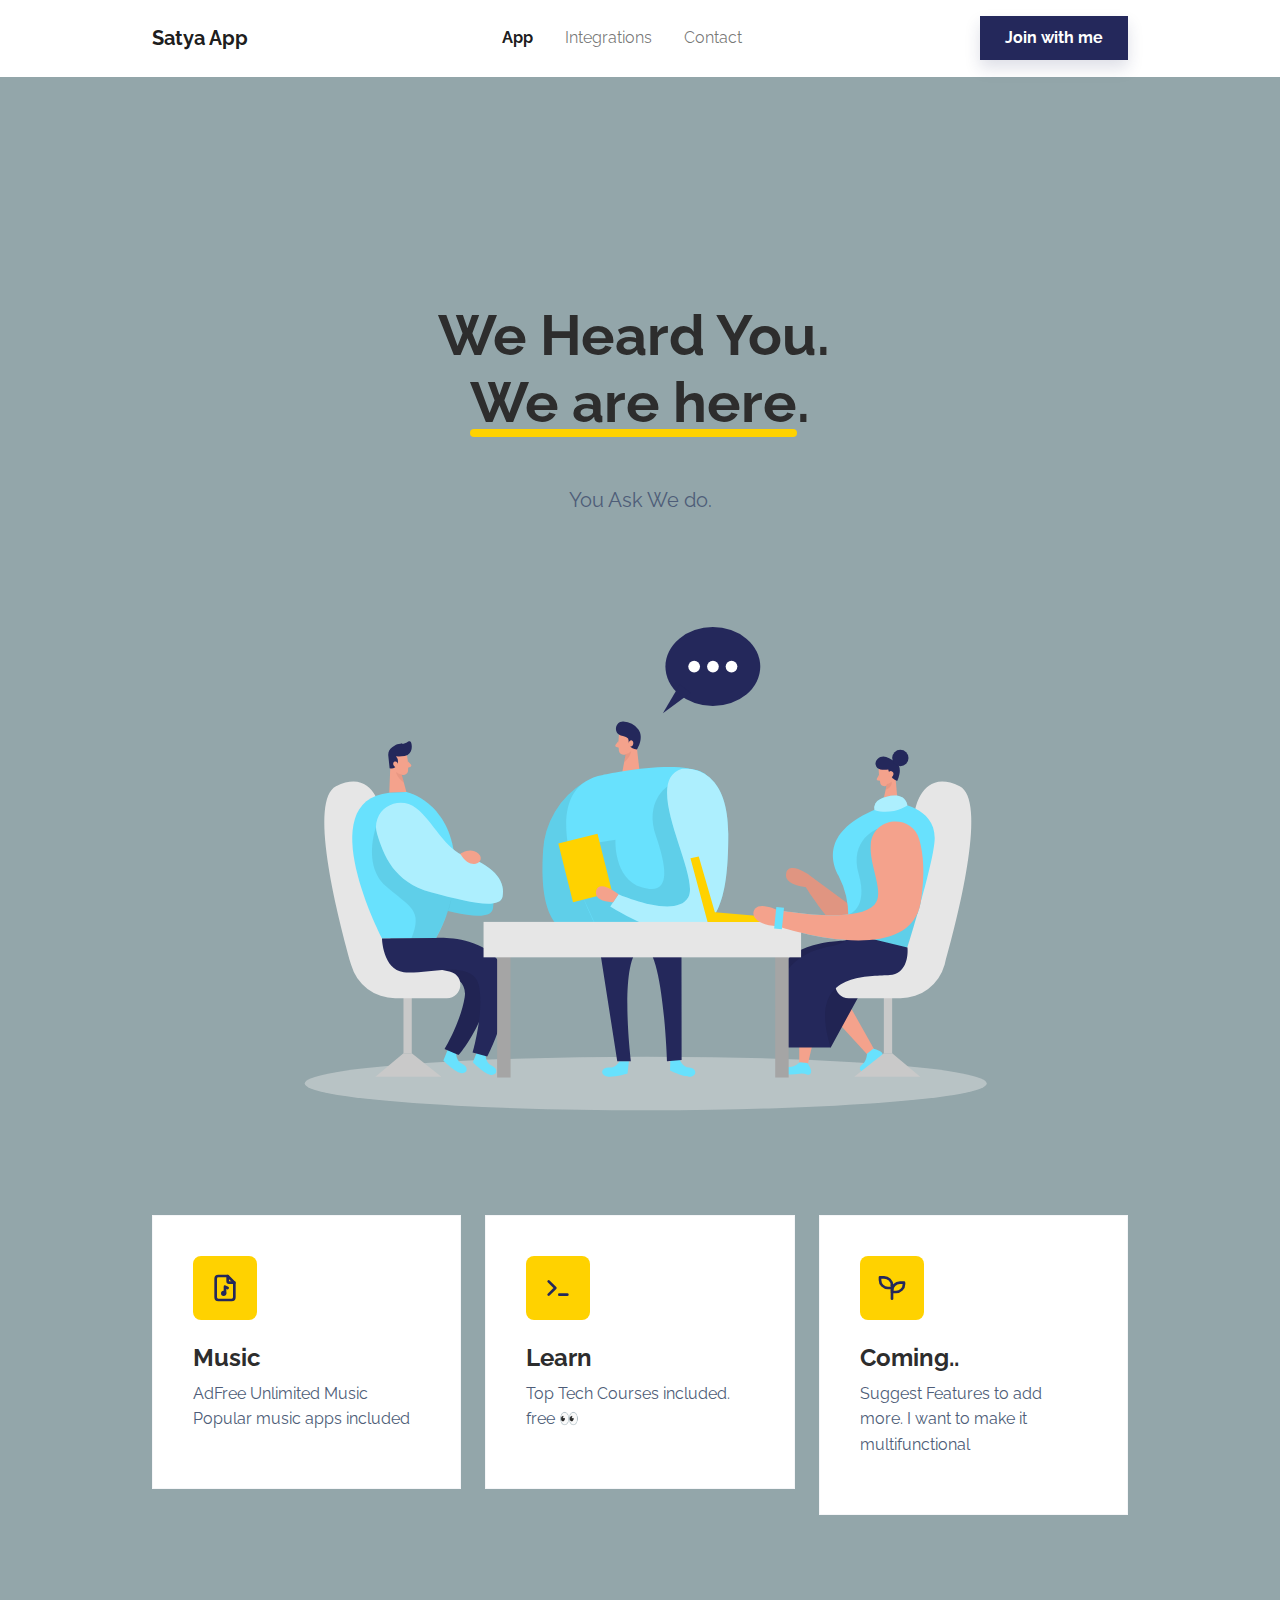
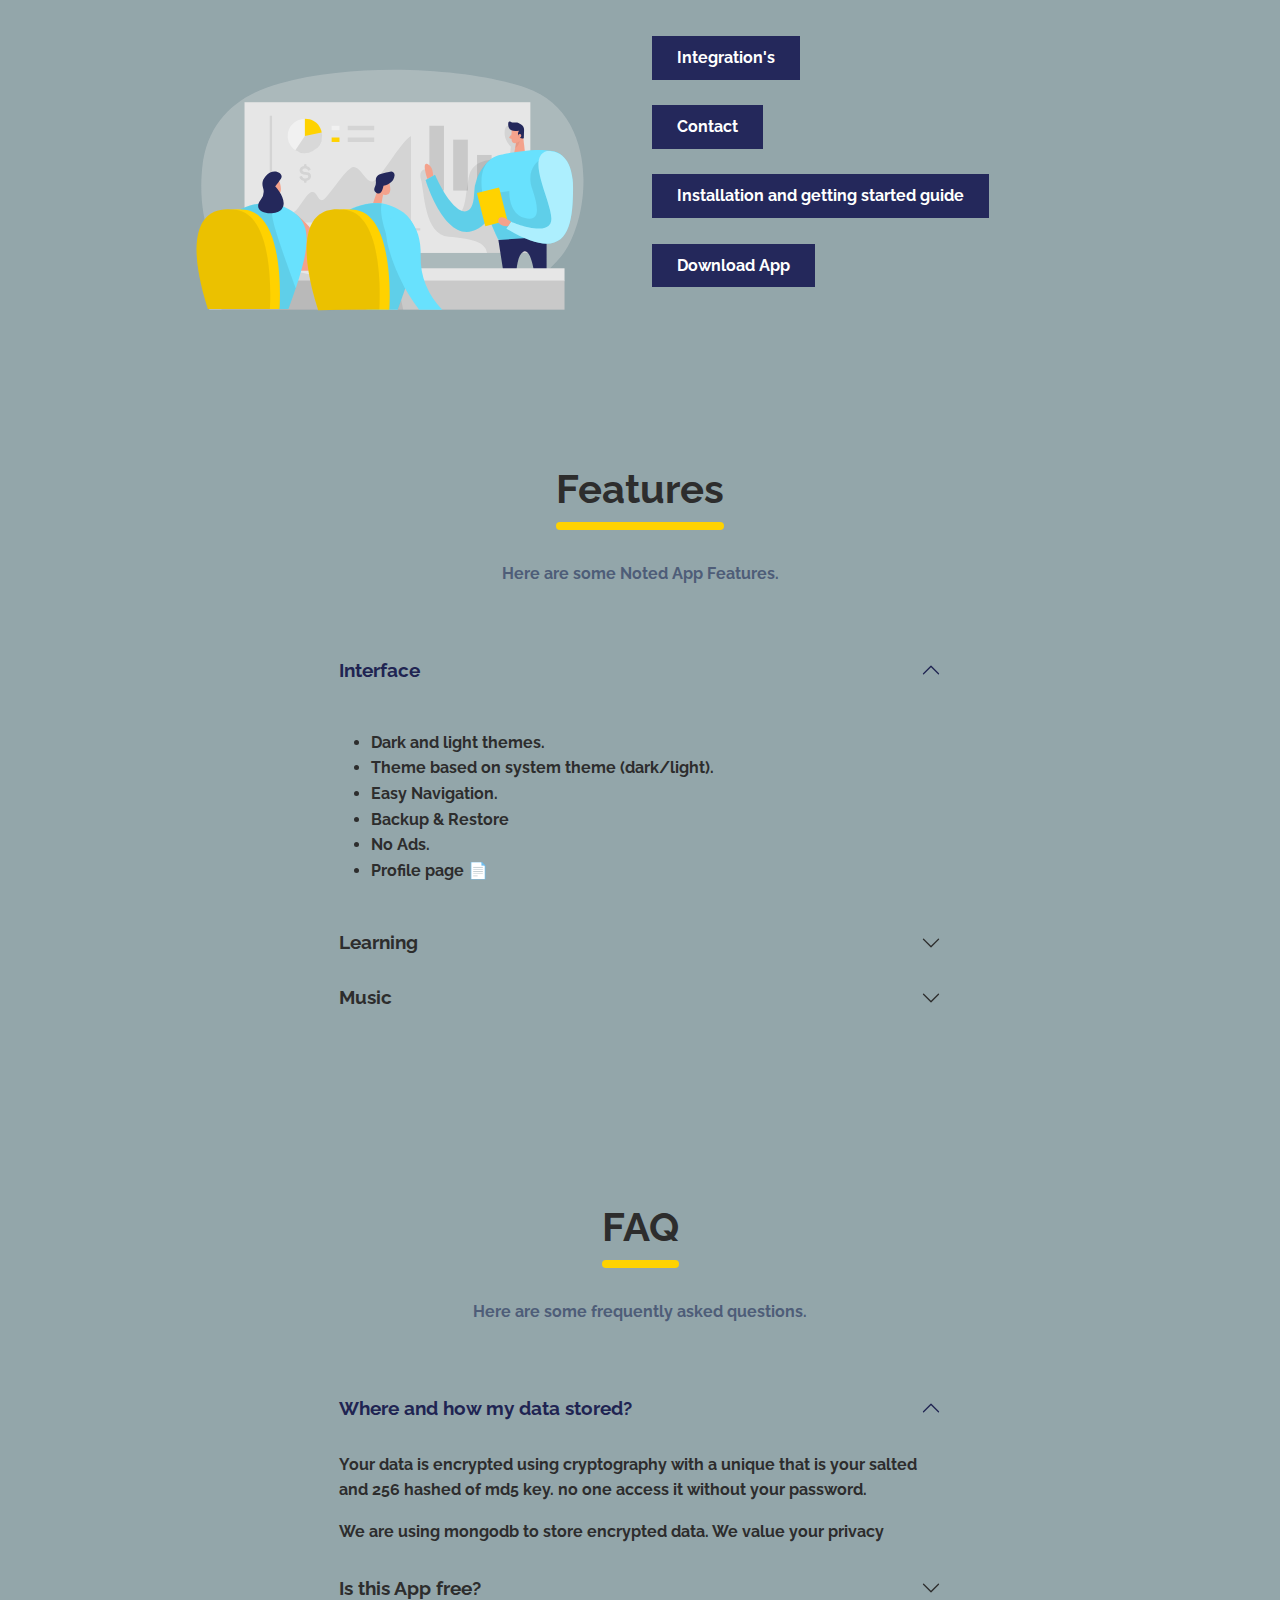
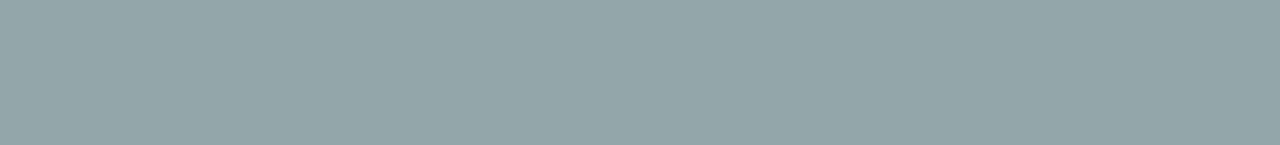
==== commit f98cb757: "Update index.html" ====
--- a/index.html
+++ b/index.html
@@ -1,6 +1,7 @@
 <!DOCTYPE html>
 <html lang="en">
   <head>
+<iframe data-aa='2186077' src='//acceptable.a-ads.com/2186077' style='border:0px; padding:0; width:100%; height:100%; overflow:hidden; background-color: transparent;'></iframe>
     <!-- Primary Meta Tags -->
 <title>Satya APP - All Your Needs at a place.</title>
 <meta name="title" content="Satya APP - All Your Needs at a place.">
@@ -11,7 +12,7 @@
 <meta property="og:url" content="https://app.satyendra.in/">
 <meta property="og:title" content="Satya APP - All Your Needs at a place.">
 <meta property="og:description" content="Satya is a multi-functional app, keeps all your needs at a place which includes free music and all free tech courses and adding more features based on user needs.">
-<meta property="og:image" content="">
+<meta property="og:image" content="https://blogger.googleusercontent.com/img/b/R29vZ2xl/AVvXsEgx2QcPxW2O6T8rmcTJAEiCw1JkBqpeKCG5yeYWpleruEaXT1flGvAhBF9lqfKO5tVZRdxAZBfhIkTejs05F17zuNvq91iWdyP7XycOVQgEgqlKvSrHiuTtp76mgcRA12UN7t8P5gCf92x9WMcljWSS8od3e6PnXvAouGYeVUMvAp2n7UcU5vHRZ777/s1600/Satya%20%282%29.png">
 
 <!-- Twitter -->
 <meta property="twitter:card" content="summary_large_image">
@@ -242,7 +243,7 @@
               <button class="btn btn-primary" type="button" >Contact</button>
             </div></br>
             <div style="max-width: 450px">
-              <button class="btn btn-primary" type="button" onclick="window.location.href='https://blog.satyendra.in'">
+              <button class="btn btn-primary" type="button" onclick="window.location.href='https://blog.satyendra.in/p/app.html'">
                 Installation and getting started guide
               </button>
             </div></br>
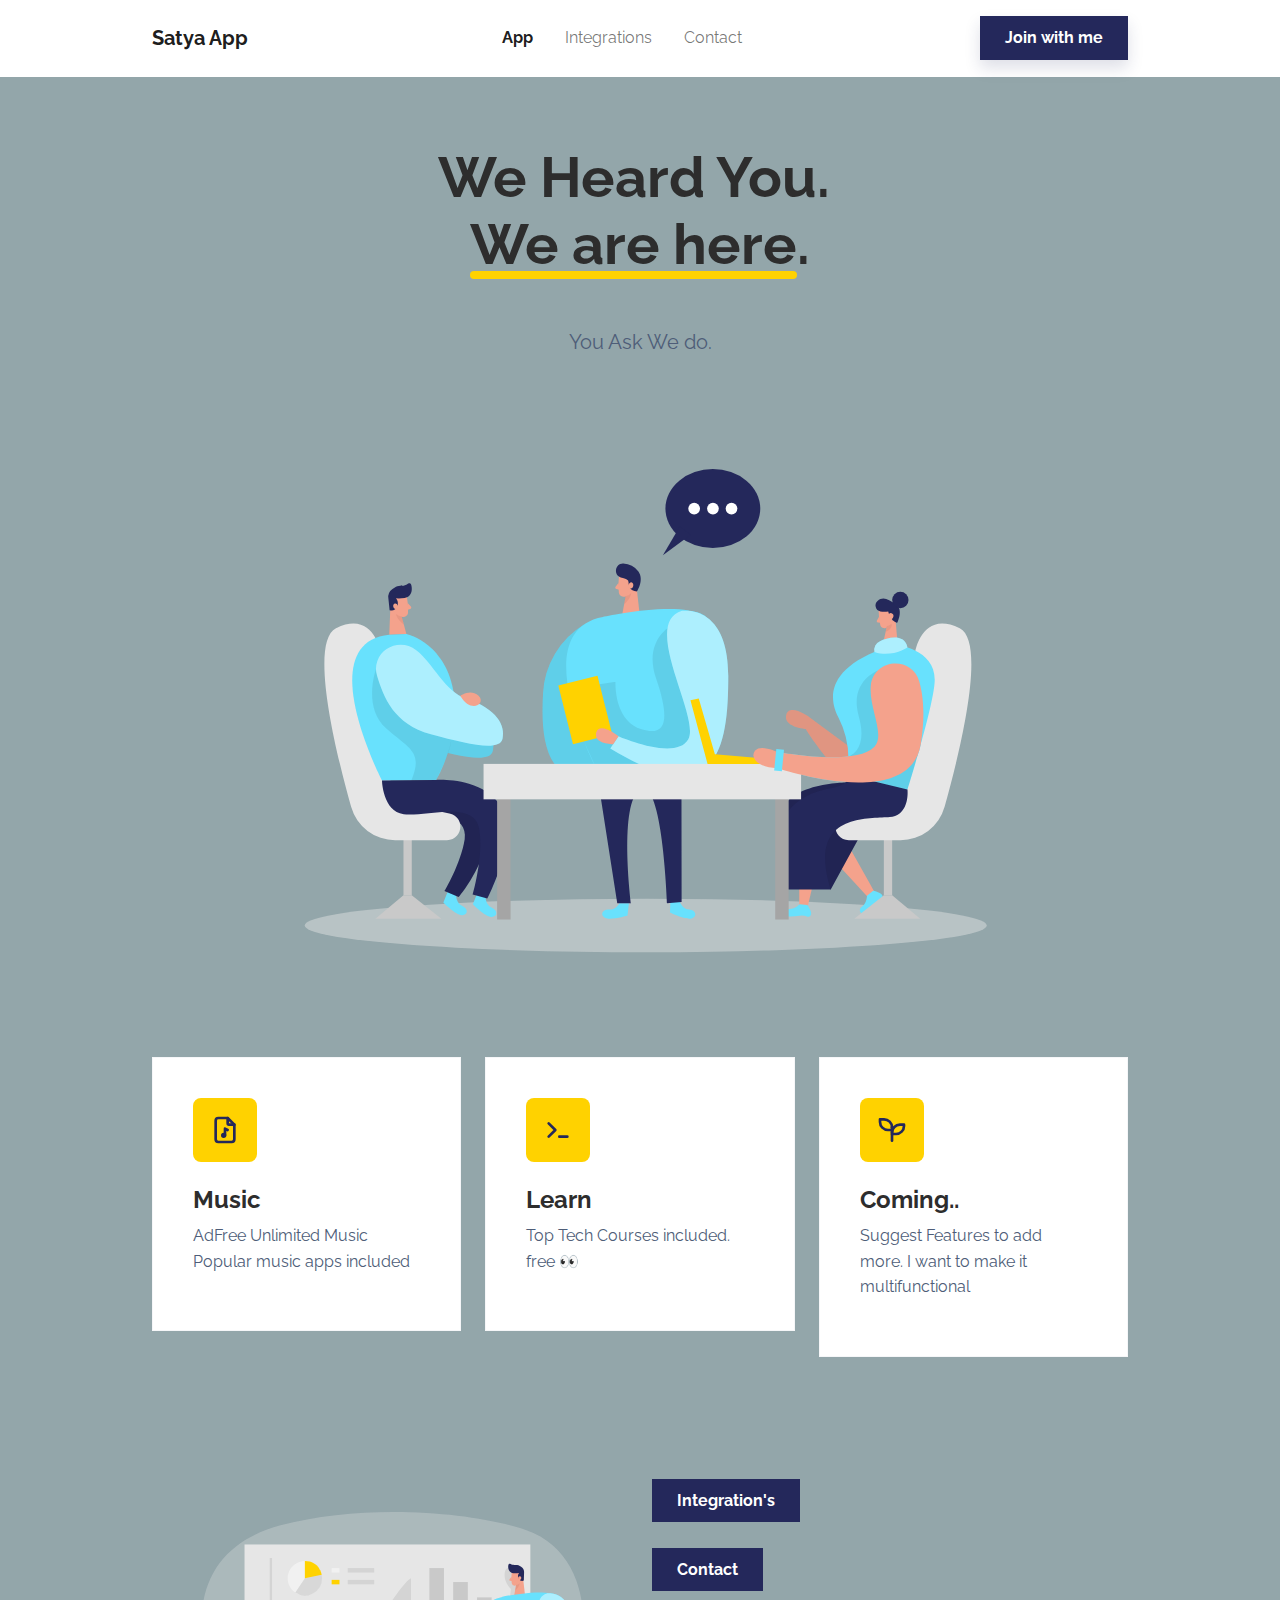
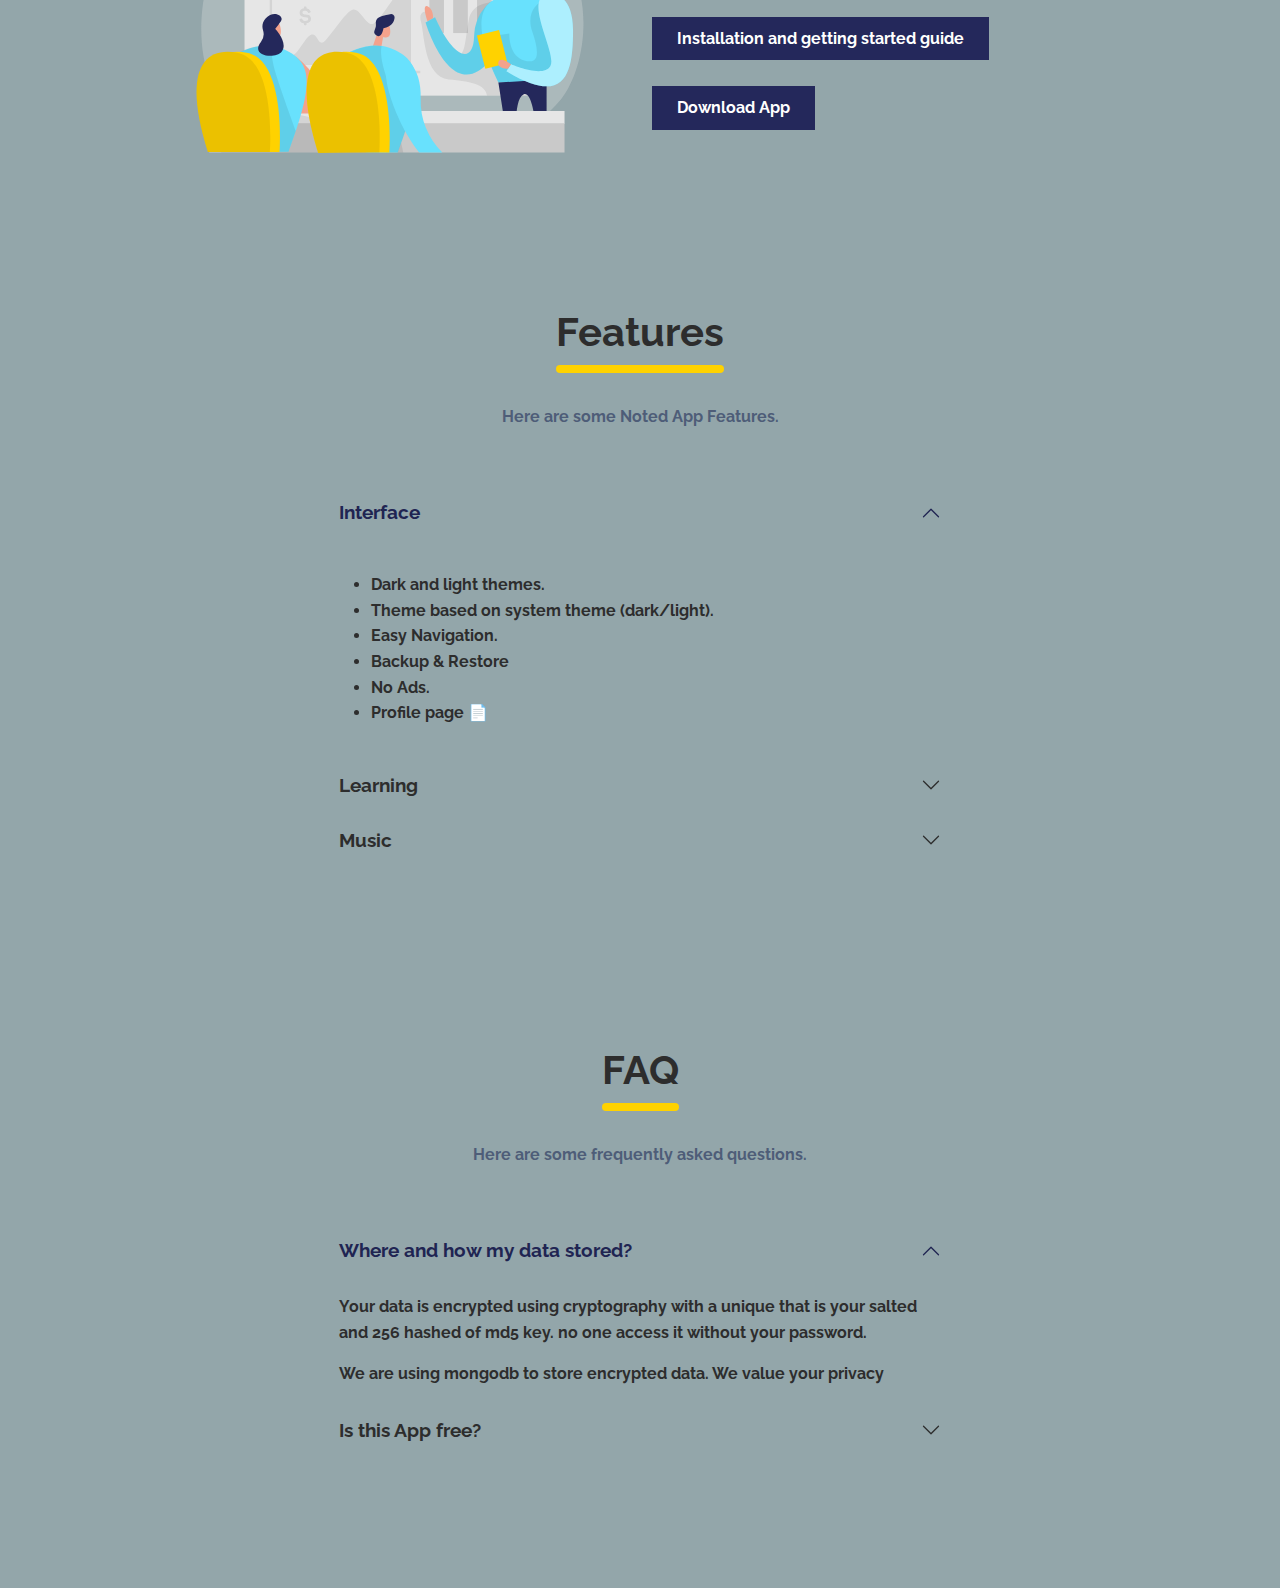
==== commit e1afb292: "Update index.html" ====
--- a/index.html
+++ b/index.html
@@ -1,7 +1,6 @@
 <!DOCTYPE html>
 <html lang="en">
   <head>
-<iframe data-aa='2186077' src='//acceptable.a-ads.com/2186077' style='border:0px; padding:0; width:100%; height:100%; overflow:hidden; background-color: transparent;'></iframe>
     <!-- Primary Meta Tags -->
 <title>Satya APP - All Your Needs at a place.</title>
 <meta name="title" content="Satya APP - All Your Needs at a place.">
